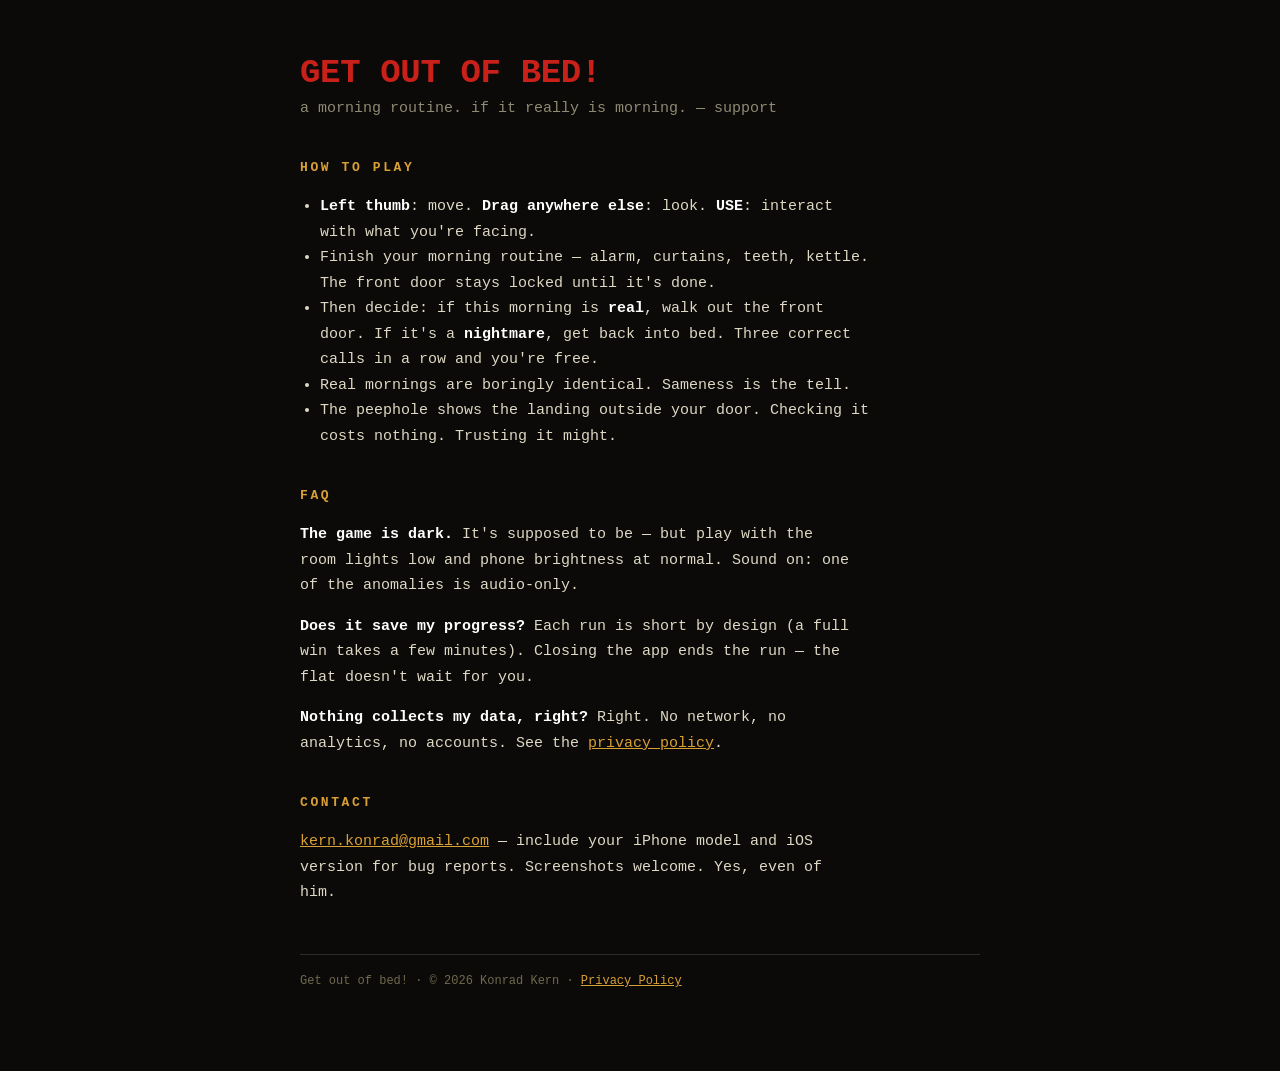
==== getoutofbed/index.html @ ae970eeb "Add Get out of bed! support and privacy pages Co-Authored-By: Claude Fable 5 <noreply@anthropic.com>" ====
<!doctype html>
<html lang="en">
<head>
  <meta charset="utf-8">
  <meta name="viewport" content="width=device-width,initial-scale=1">
  <meta name="description" content="Support for Get out of bed!, the PS1-style iPhone horror game. How to play, FAQ, and contact.">
  <title>Get out of bed! — Support</title>
  <style>
    :root { color-scheme: dark; }
    body {
      margin: 0; background: #0b0a08; color: #ded8c4;
      font-family: ui-monospace, "SF Mono", Menlo, Consolas, monospace;
      font-size: 15px; line-height: 1.7;
    }
    .wrap { max-width: 680px; margin: 0 auto; padding: 56px 20px 80px; }
    h1 { color: #c9201a; font-size: 34px; line-height: 1.05; margin: 0 0 4px; letter-spacing: -0.01em; }
    .tagline { color: #8f8a74; margin: 0 0 36px; }
    h2 { color: #d9a036; font-size: 13px; letter-spacing: 0.2em; text-transform: uppercase; margin: 36px 0 12px; }
    p, li { max-width: 62ch; }
    ul { padding-left: 20px; }
    b { color: #fff; font-weight: 700; }
    a { color: #d9a036; }
    .footer { margin-top: 48px; color: #6f6a4e; font-size: 12px; border-top: 1px solid rgba(222,216,196,0.16); padding-top: 16px; }
  </style>
</head>
<body>
  <div class="wrap">
    <h1>GET OUT OF BED!</h1>
    <p class="tagline">a morning routine. if it really is morning. — support</p>

    <h2>How to play</h2>
    <ul>
      <li><b>Left thumb</b>: move. <b>Drag anywhere else</b>: look. <b>USE</b>: interact with what you're facing.</li>
      <li>Finish your morning routine — alarm, curtains, teeth, kettle. The front door stays locked until it's done.</li>
      <li>Then decide: if this morning is <b>real</b>, walk out the front door. If it's a <b>nightmare</b>, get back into bed. Three correct calls in a row and you're free.</li>
      <li>Real mornings are boringly identical. Sameness is the tell.</li>
      <li>The peephole shows the landing outside your door. Checking it costs nothing. Trusting it might.</li>
    </ul>

    <h2>FAQ</h2>
    <p><b>The game is dark.</b> It's supposed to be — but play with the room lights low and phone brightness at normal. Sound on: one of the anomalies is audio-only.</p>
    <p><b>Does it save my progress?</b> Each run is short by design (a full win takes a few minutes). Closing the app ends the run — the flat doesn't wait for you.</p>
    <p><b>Nothing collects my data, right?</b> Right. No network, no analytics, no accounts. See the <a href="privacy/">privacy policy</a>.</p>

    <h2>Contact</h2>
    <p><a href="mailto:kern.konrad@gmail.com">kern.konrad@gmail.com</a> — include your iPhone model and iOS version for bug reports. Screenshots welcome. Yes, even of him.</p>

    <div class="footer">Get out of bed! · © 2026 Konrad Kern · <a href="privacy/">Privacy Policy</a></div>
  </div>
</body>
</html>
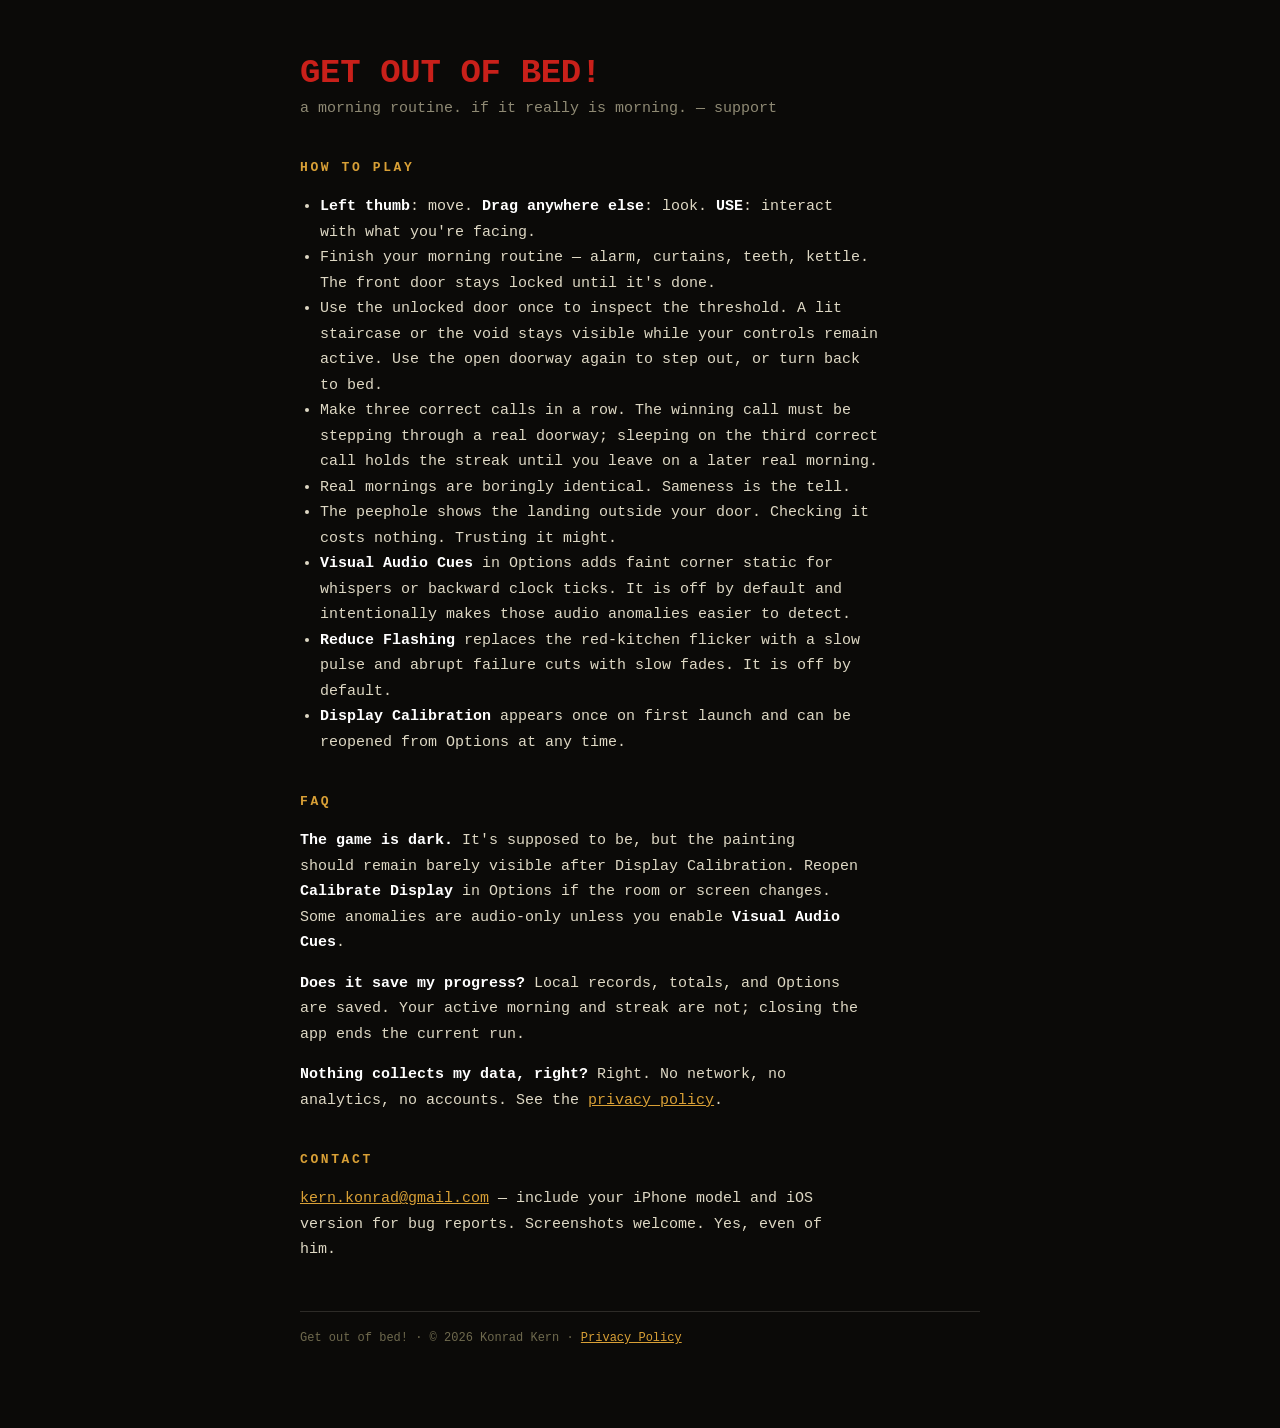
==== commit 1bfd66b9: "Update Get out of bed support for 1.0" ====
--- a/getoutofbed/index.html
+++ b/getoutofbed/index.html
@@ -32,14 +32,18 @@
     <ul>
       <li><b>Left thumb</b>: move. <b>Drag anywhere else</b>: look. <b>USE</b>: interact with what you're facing.</li>
       <li>Finish your morning routine — alarm, curtains, teeth, kettle. The front door stays locked until it's done.</li>
-      <li>Then decide: if this morning is <b>real</b>, walk out the front door. If it's a <b>nightmare</b>, get back into bed. Three correct calls in a row and you're free.</li>
+      <li>Use the unlocked door once to inspect the threshold. A lit staircase or the void stays visible while your controls remain active. Use the open doorway again to step out, or turn back to bed.</li>
+      <li>Make three correct calls in a row. The winning call must be stepping through a real doorway; sleeping on the third correct call holds the streak until you leave on a later real morning.</li>
       <li>Real mornings are boringly identical. Sameness is the tell.</li>
       <li>The peephole shows the landing outside your door. Checking it costs nothing. Trusting it might.</li>
+      <li><b>Visual Audio Cues</b> in Options adds faint corner static for whispers or backward clock ticks. It is off by default and intentionally makes those audio anomalies easier to detect.</li>
+      <li><b>Reduce Flashing</b> replaces the red-kitchen flicker with a slow pulse and abrupt failure cuts with slow fades. It is off by default.</li>
+      <li><b>Display Calibration</b> appears once on first launch and can be reopened from Options at any time.</li>
     </ul>
 
     <h2>FAQ</h2>
-    <p><b>The game is dark.</b> It's supposed to be — but play with the room lights low and phone brightness at normal. Sound on: one of the anomalies is audio-only.</p>
-    <p><b>Does it save my progress?</b> Each run is short by design (a full win takes a few minutes). Closing the app ends the run — the flat doesn't wait for you.</p>
+    <p><b>The game is dark.</b> It's supposed to be, but the painting should remain barely visible after Display Calibration. Reopen <b>Calibrate Display</b> in Options if the room or screen changes. Some anomalies are audio-only unless you enable <b>Visual Audio Cues</b>.</p>
+    <p><b>Does it save my progress?</b> Local records, totals, and Options are saved. Your active morning and streak are not; closing the app ends the current run.</p>
     <p><b>Nothing collects my data, right?</b> Right. No network, no analytics, no accounts. See the <a href="privacy/">privacy policy</a>.</p>
 
     <h2>Contact</h2>
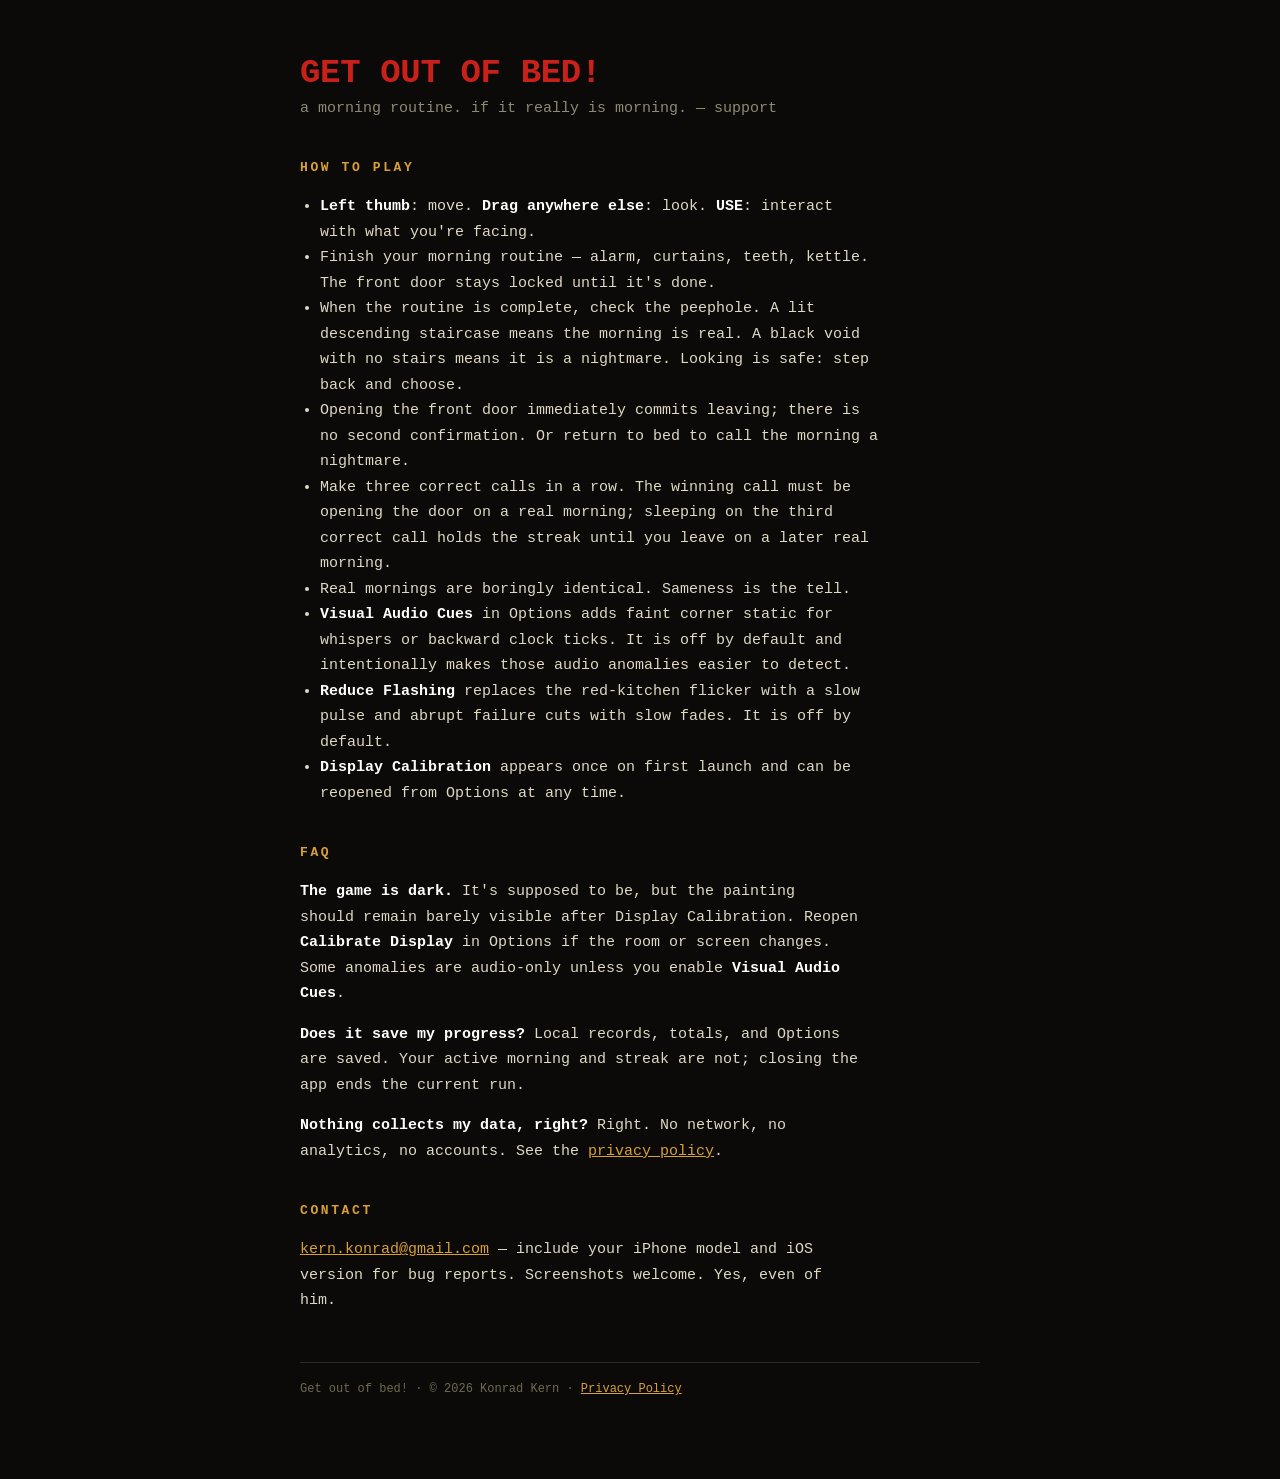
==== commit b842e813: "Update support for truthful peephole verdict" ====
--- a/getoutofbed/index.html
+++ b/getoutofbed/index.html
@@ -32,10 +32,10 @@
     <ul>
       <li><b>Left thumb</b>: move. <b>Drag anywhere else</b>: look. <b>USE</b>: interact with what you're facing.</li>
       <li>Finish your morning routine — alarm, curtains, teeth, kettle. The front door stays locked until it's done.</li>
-      <li>Use the unlocked door once to inspect the threshold. A lit staircase or the void stays visible while your controls remain active. Use the open doorway again to step out, or turn back to bed.</li>
-      <li>Make three correct calls in a row. The winning call must be stepping through a real doorway; sleeping on the third correct call holds the streak until you leave on a later real morning.</li>
+      <li>When the routine is complete, check the peephole. A lit descending staircase means the morning is real. A black void with no stairs means it is a nightmare. Looking is safe: step back and choose.</li>
+      <li>Opening the front door immediately commits leaving; there is no second confirmation. Or return to bed to call the morning a nightmare.</li>
+      <li>Make three correct calls in a row. The winning call must be opening the door on a real morning; sleeping on the third correct call holds the streak until you leave on a later real morning.</li>
       <li>Real mornings are boringly identical. Sameness is the tell.</li>
-      <li>The peephole shows the landing outside your door. Checking it costs nothing. Trusting it might.</li>
       <li><b>Visual Audio Cues</b> in Options adds faint corner static for whispers or backward clock ticks. It is off by default and intentionally makes those audio anomalies easier to detect.</li>
       <li><b>Reduce Flashing</b> replaces the red-kitchen flicker with a slow pulse and abrupt failure cuts with slow fades. It is off by default.</li>
       <li><b>Display Calibration</b> appears once on first launch and can be reopened from Options at any time.</li>
